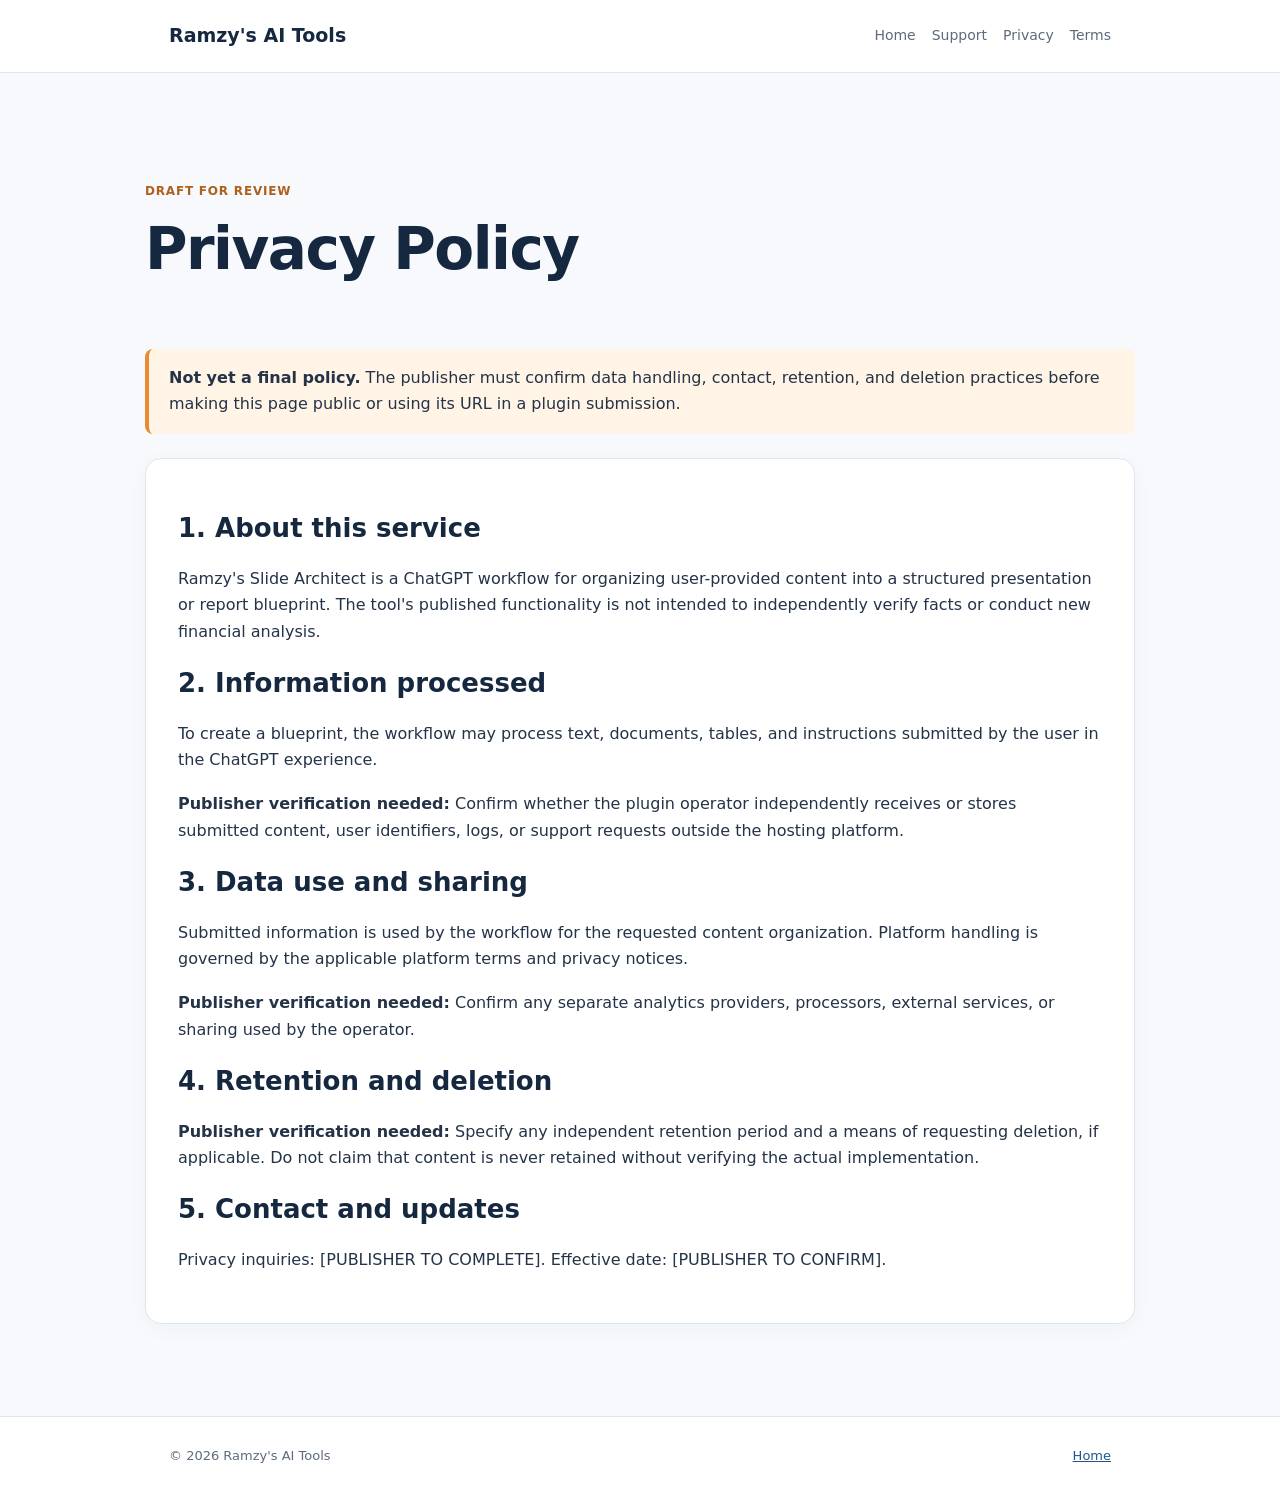
==== privacy.html @ 9572fac2 "Add website files" ====
<!DOCTYPE html><html lang="en"><head><meta charset="UTF-8"><meta name="viewport" content="width=device-width,initial-scale=1"><title>Privacy Policy — Ramzy's AI Tools</title><link rel="stylesheet" href="styles.css"></head><body><header><div class="wrap nav"><a class="brand" href="index.html">Ramzy's AI Tools</a><nav><a href="index.html">Home</a><a href="support.html">Support</a><a href="privacy.html">Privacy</a><a href="terms.html">Terms</a></nav></div></header><main class="wrap main"><div class="pagehead"><span class="tag">Draft for review</span><h1 style="color:#15283f">Privacy Policy</h1></div><div class="notice"><strong>Not yet a final policy.</strong> The publisher must confirm data handling, contact, retention, and deletion practices before making this page public or using its URL in a plugin submission.</div><article><h2>1. About this service</h2><p>Ramzy's Slide Architect is a ChatGPT workflow for organizing user-provided content into a structured presentation or report blueprint. The tool's published functionality is not intended to independently verify facts or conduct new financial analysis.</p><h2>2. Information processed</h2><p>To create a blueprint, the workflow may process text, documents, tables, and instructions submitted by the user in the ChatGPT experience.</p><p><strong>Publisher verification needed:</strong> Confirm whether the plugin operator independently receives or stores submitted content, user identifiers, logs, or support requests outside the hosting platform.</p><h2>3. Data use and sharing</h2><p>Submitted information is used by the workflow for the requested content organization. Platform handling is governed by the applicable platform terms and privacy notices.</p><p><strong>Publisher verification needed:</strong> Confirm any separate analytics providers, processors, external services, or sharing used by the operator.</p><h2>4. Retention and deletion</h2><p><strong>Publisher verification needed:</strong> Specify any independent retention period and a means of requesting deletion, if applicable. Do not claim that content is never retained without verifying the actual implementation.</p><h2>5. Contact and updates</h2><p>Privacy inquiries: [PUBLISHER TO COMPLETE]. Effective date: [PUBLISHER TO CONFIRM].</p></article></main><footer><div class="wrap"><span>© 2026 Ramzy's AI Tools</span><a href="index.html">Home</a></div></footer></body></html>
---- styles.css ----
:root{--navy:#15283f;--blue:#23558a;--accent:#e88b33;--ink:#243348;--muted:#5d6b7d;--line:#dfe5ed;--bg:#f7f9fc}*{box-sizing:border-box}body{margin:0;font:16px/1.65 system-ui,-apple-system,"Segoe UI",sans-serif;background:var(--bg);color:var(--ink)}header{background:#fff;border-bottom:1px solid var(--line)}.wrap{max-width:990px;margin:auto;padding:0 24px}.nav{min-height:72px;display:flex;justify-content:space-between;align-items:center;gap:18px;flex-wrap:wrap}.brand{font-size:19px;font-weight:780;color:var(--navy);text-decoration:none}nav{display:flex;gap:16px;flex-wrap:wrap}nav a{color:var(--muted);text-decoration:none;font-size:14px}nav a:hover{color:var(--blue)}.hero{padding:90px 0 60px;background:linear-gradient(130deg,#15283f,#275184);color:#fff}.eyebrow{color:#ffc17e;text-transform:uppercase;font-weight:700;letter-spacing:2px;font-size:12px}h1{font-size:clamp(34px,5vw,58px);line-height:1.13;margin:14px 0 24px;letter-spacing:-1.5px}h2{font-size:26px;line-height:1.24;color:var(--navy)}p{margin:0 0 18px}.hero p{max-width:700px;color:#e0e8f2;font-size:19px}.main{padding:48px 0 72px}article,.card{background:#fff;border:1px solid var(--line);border-radius:16px;padding:32px;margin:0 0 20px;box-shadow:0 5px 22px rgba(26,48,72,.035)}.tag{color:#ad611e;font-weight:750;font-size:12px;text-transform:uppercase;letter-spacing:.8px}ul{padding-left:22px}li{margin:8px 0}.button{display:inline-block;background:var(--accent);color:#15283f;font-weight:750;text-decoration:none;border-radius:9px;padding:12px 18px}.subtle{color:var(--muted)}.notice{background:#fff4e5;border-left:4px solid var(--accent);padding:16px 20px;border-radius:8px;margin:24px 0}.grid{display:grid;grid-template-columns:repeat(auto-fit,minmax(260px,1fr));gap:18px}.grid .card{margin:0}.small{font-size:13px}.pagehead{padding:56px 0 18px}footer{border-top:1px solid var(--line);padding:28px 0;background:#fff;color:var(--muted);font-size:13px}footer .wrap{display:flex;gap:16px;justify-content:space-between;flex-wrap:wrap}a{color:var(--blue)}@media(max-width:550px){.nav{padding:14px 0}.hero{padding:56px 0}.main{padding:28px 0}article{padding:22px}}
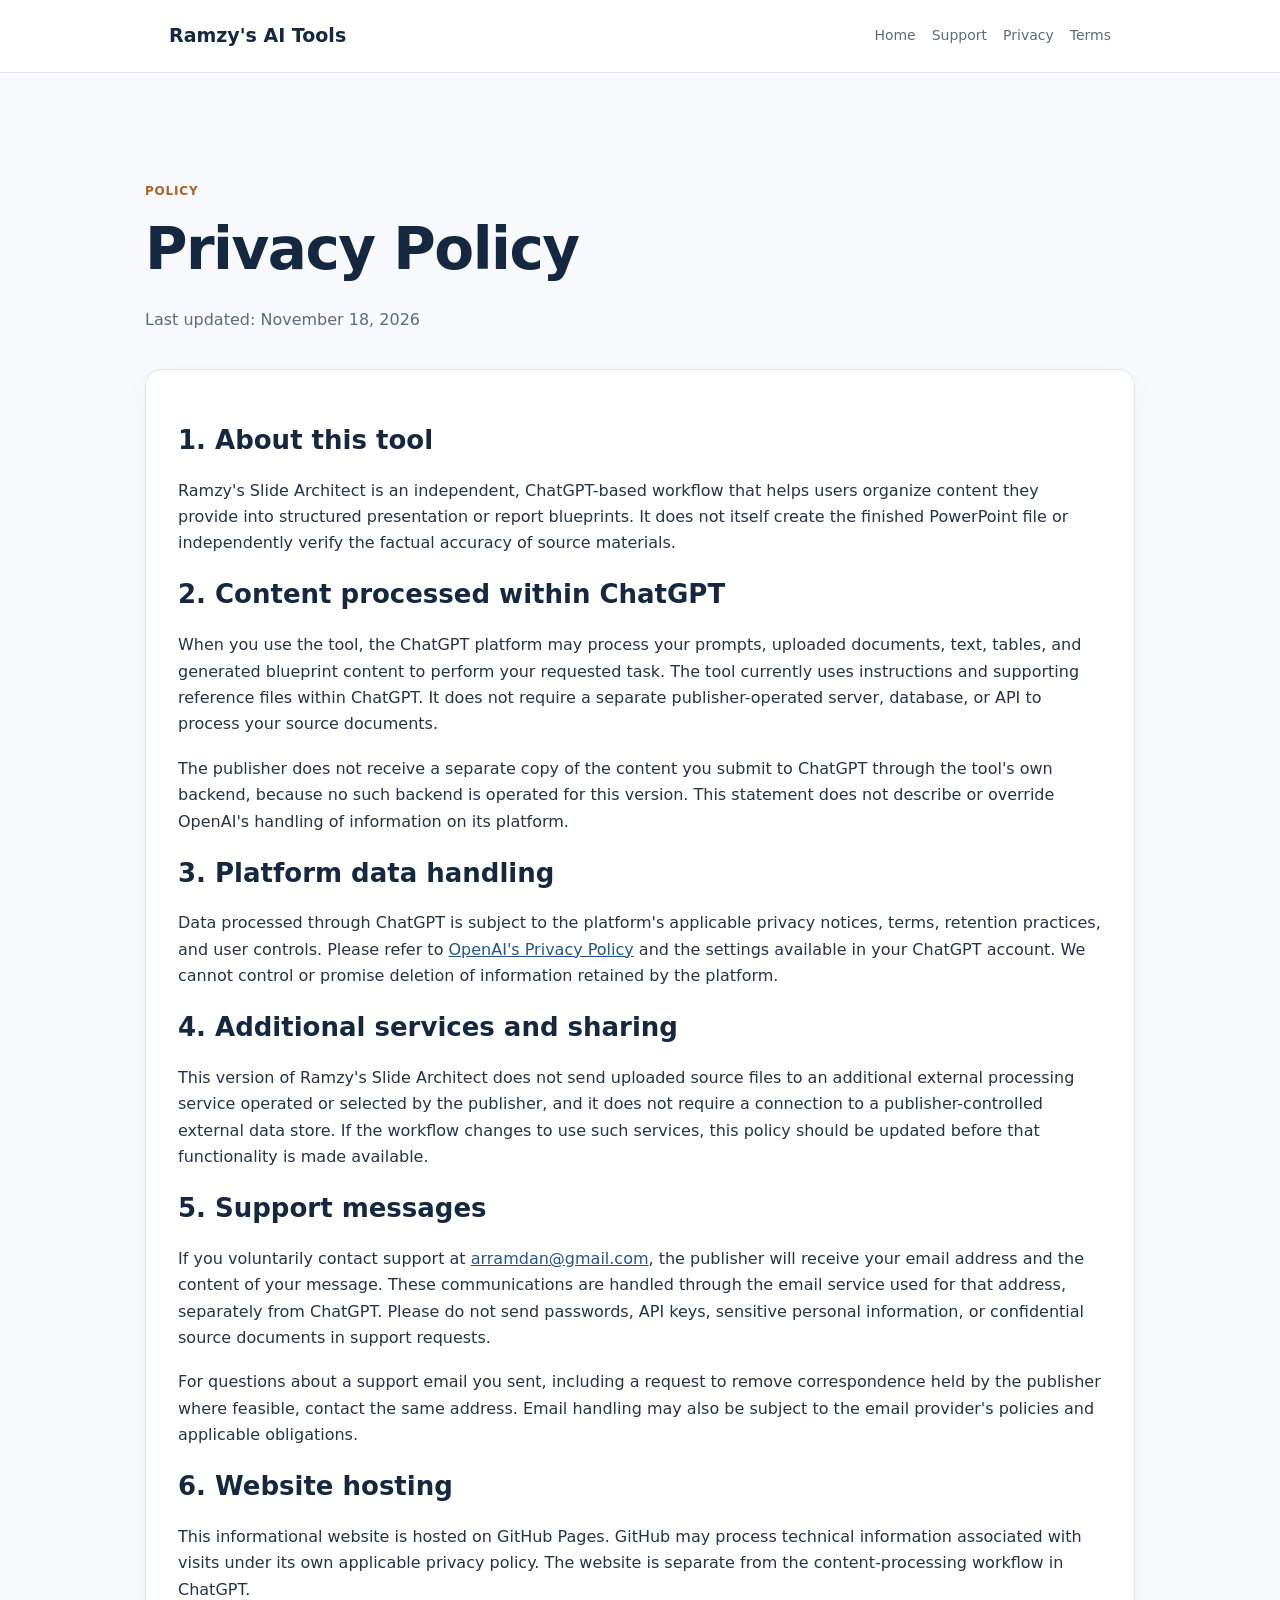
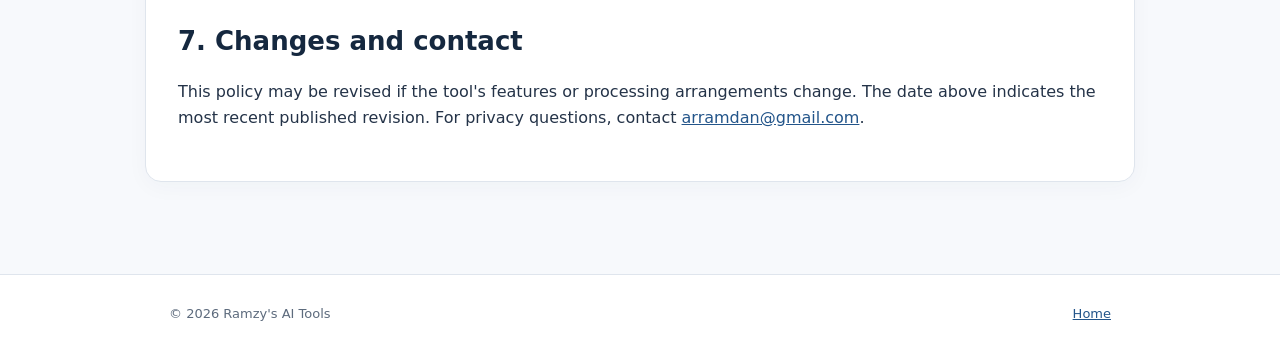
==== commit b1a41102: "Publish privacy policy for ChatGPT-only processing model" ====
--- a/privacy.html
+++ b/privacy.html
@@ -1 +1,35 @@
-<!DOCTYPE html><html lang="en"><head><meta charset="UTF-8"><meta name="viewport" content="width=device-width,initial-scale=1"><title>Privacy Policy — Ramzy's AI Tools</title><link rel="stylesheet" href="styles.css"></head><body><header><div class="wrap nav"><a class="brand" href="index.html">Ramzy's AI Tools</a><nav><a href="index.html">Home</a><a href="support.html">Support</a><a href="privacy.html">Privacy</a><a href="terms.html">Terms</a></nav></div></header><main class="wrap main"><div class="pagehead"><span class="tag">Draft for review</span><h1 style="color:#15283f">Privacy Policy</h1></div><div class="notice"><strong>Not yet a final policy.</strong> The publisher must confirm data handling, contact, retention, and deletion practices before making this page public or using its URL in a plugin submission.</div><article><h2>1. About this service</h2><p>Ramzy's Slide Architect is a ChatGPT workflow for organizing user-provided content into a structured presentation or report blueprint. The tool's published functionality is not intended to independently verify facts or conduct new financial analysis.</p><h2>2. Information processed</h2><p>To create a blueprint, the workflow may process text, documents, tables, and instructions submitted by the user in the ChatGPT experience.</p><p><strong>Publisher verification needed:</strong> Confirm whether the plugin operator independently receives or stores submitted content, user identifiers, logs, or support requests outside the hosting platform.</p><h2>3. Data use and sharing</h2><p>Submitted information is used by the workflow for the requested content organization. Platform handling is governed by the applicable platform terms and privacy notices.</p><p><strong>Publisher verification needed:</strong> Confirm any separate analytics providers, processors, external services, or sharing used by the operator.</p><h2>4. Retention and deletion</h2><p><strong>Publisher verification needed:</strong> Specify any independent retention period and a means of requesting deletion, if applicable. Do not claim that content is never retained without verifying the actual implementation.</p><h2>5. Contact and updates</h2><p>Privacy inquiries: [PUBLISHER TO COMPLETE]. Effective date: [PUBLISHER TO CONFIRM].</p></article></main><footer><div class="wrap"><span>© 2026 Ramzy's AI Tools</span><a href="index.html">Home</a></div></footer></body></html>
+<!DOCTYPE html>
+<html lang="en">
+<head>
+  <meta charset="UTF-8">
+  <meta name="viewport" content="width=device-width,initial-scale=1">
+  <meta name="description" content="Privacy Policy for Ramzy's Slide Architect, a ChatGPT-based presentation blueprint workflow.">
+  <title>Privacy Policy — Ramzy's AI Tools</title>
+  <link rel="stylesheet" href="styles.css">
+</head>
+<body>
+  <header><div class="wrap nav"><a class="brand" href="index.html">Ramzy's AI Tools</a><nav><a href="index.html">Home</a><a href="support.html">Support</a><a href="privacy.html">Privacy</a><a href="terms.html">Terms</a></nav></div></header>
+  <main class="wrap main">
+    <div class="pagehead"><span class="tag">Policy</span><h1 style="color:#15283f">Privacy Policy</h1><p class="subtle">Last updated: November 18, 2026</p></div>
+    <article>
+      <h2>1. About this tool</h2>
+      <p>Ramzy's Slide Architect is an independent, ChatGPT-based workflow that helps users organize content they provide into structured presentation or report blueprints. It does not itself create the finished PowerPoint file or independently verify the factual accuracy of source materials.</p>
+      <h2>2. Content processed within ChatGPT</h2>
+      <p>When you use the tool, the ChatGPT platform may process your prompts, uploaded documents, text, tables, and generated blueprint content to perform your requested task. The tool currently uses instructions and supporting reference files within ChatGPT. It does not require a separate publisher-operated server, database, or API to process your source documents.</p>
+      <p>The publisher does not receive a separate copy of the content you submit to ChatGPT through the tool's own backend, because no such backend is operated for this version. This statement does not describe or override OpenAI's handling of information on its platform.</p>
+      <h2>3. Platform data handling</h2>
+      <p>Data processed through ChatGPT is subject to the platform's applicable privacy notices, terms, retention practices, and user controls. Please refer to <a href="https://openai.com/policies/privacy-policy/">OpenAI's Privacy Policy</a> and the settings available in your ChatGPT account. We cannot control or promise deletion of information retained by the platform.</p>
+      <h2>4. Additional services and sharing</h2>
+      <p>This version of Ramzy's Slide Architect does not send uploaded source files to an additional external processing service operated or selected by the publisher, and it does not require a connection to a publisher-controlled external data store. If the workflow changes to use such services, this policy should be updated before that functionality is made available.</p>
+      <h2>5. Support messages</h2>
+      <p>If you voluntarily contact support at <a href="mailto:arramdan@gmail.com">arramdan@gmail.com</a>, the publisher will receive your email address and the content of your message. These communications are handled through the email service used for that address, separately from ChatGPT. Please do not send passwords, API keys, sensitive personal information, or confidential source documents in support requests.</p>
+      <p>For questions about a support email you sent, including a request to remove correspondence held by the publisher where feasible, contact the same address. Email handling may also be subject to the email provider's policies and applicable obligations.</p>
+      <h2>6. Website hosting</h2>
+      <p>This informational website is hosted on GitHub Pages. GitHub may process technical information associated with visits under its own applicable privacy policy. The website is separate from the content-processing workflow in ChatGPT.</p>
+      <h2>7. Changes and contact</h2>
+      <p>This policy may be revised if the tool's features or processing arrangements change. The date above indicates the most recent published revision. For privacy questions, contact <a href="mailto:arramdan@gmail.com">arramdan@gmail.com</a>.</p>
+    </article>
+  </main>
+  <footer><div class="wrap"><span>© 2026 Ramzy's AI Tools</span><a href="index.html">Home</a></div></footer>
+</body>
+</html>
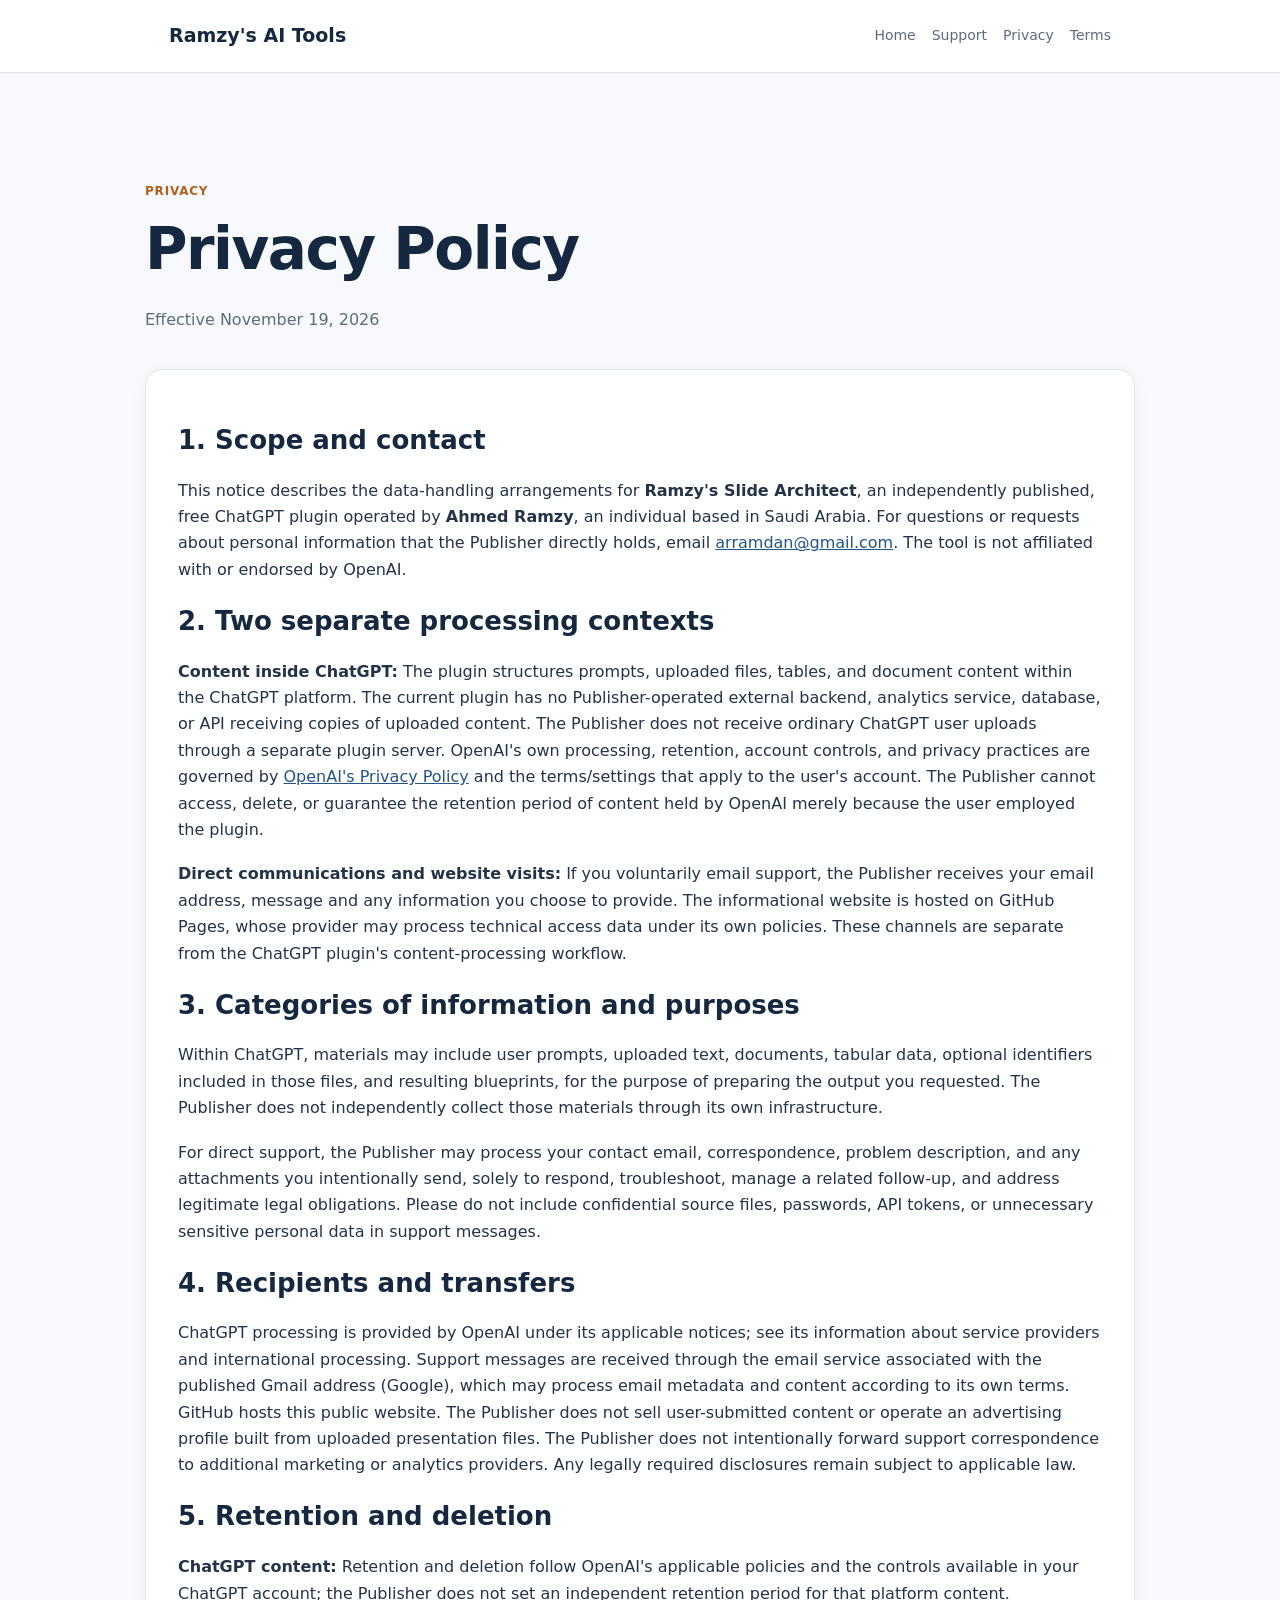
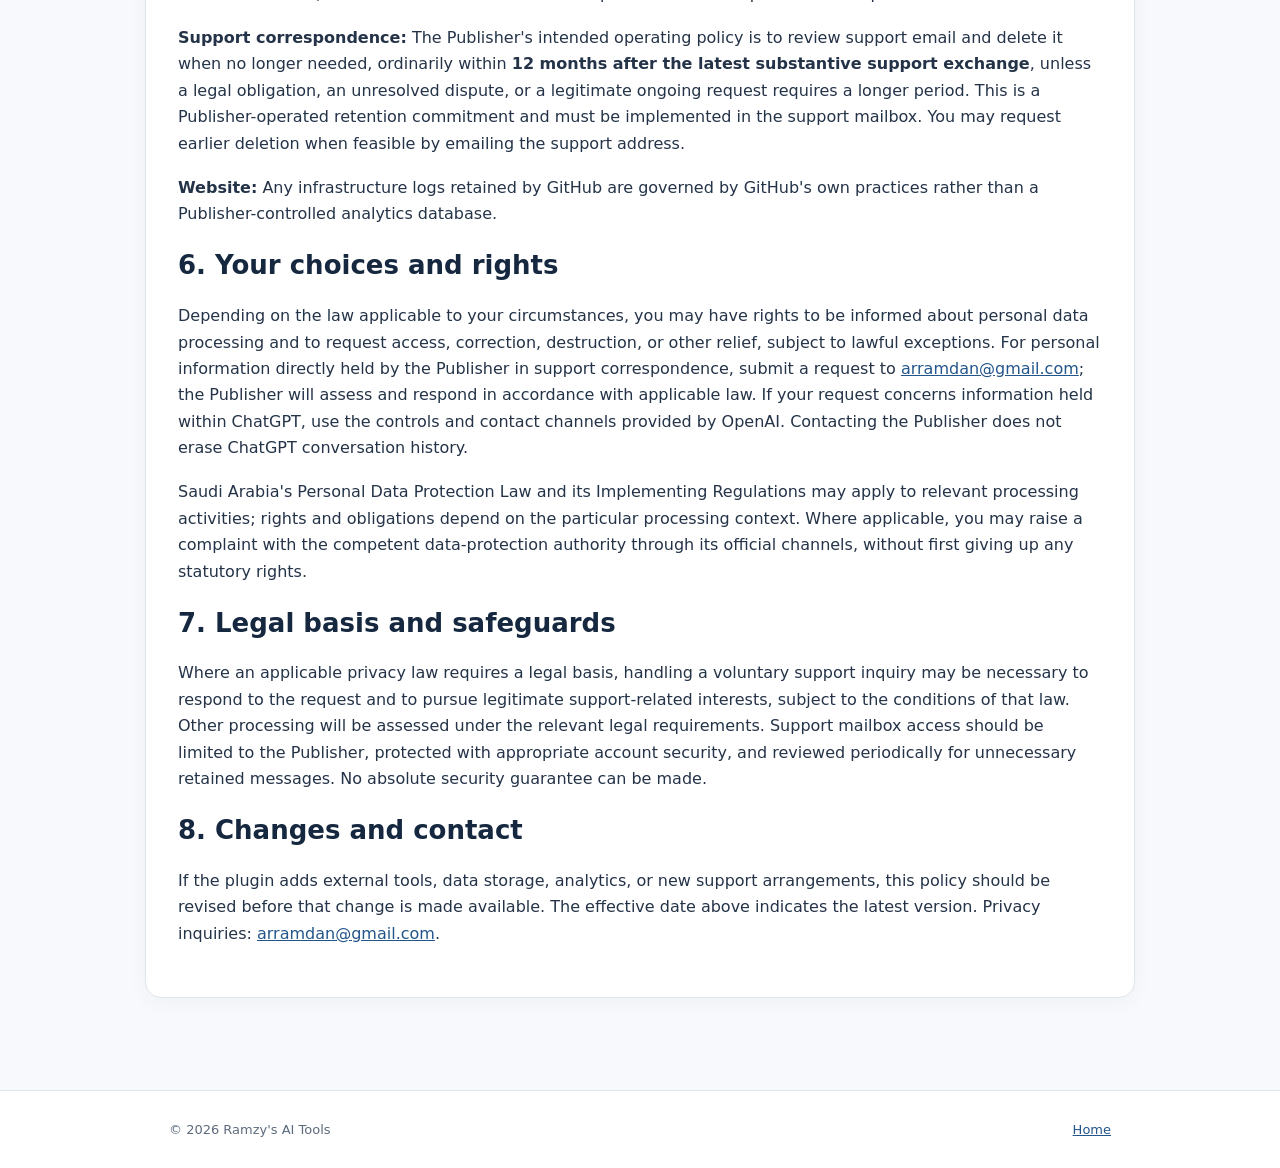
==== commit 3b9e2e33: "Revise privacy.html for Saudi individual publisher and free ChatGPT-only plugin" ====
--- a/privacy.html
+++ b/privacy.html
@@ -1,35 +1,23 @@
-<!DOCTYPE html>
-<html lang="en">
-<head>
-  <meta charset="UTF-8">
-  <meta name="viewport" content="width=device-width,initial-scale=1">
-  <meta name="description" content="Privacy Policy for Ramzy's Slide Architect, a ChatGPT-based presentation blueprint workflow.">
-  <title>Privacy Policy — Ramzy's AI Tools</title>
-  <link rel="stylesheet" href="styles.css">
-</head>
-<body>
-  <header><div class="wrap nav"><a class="brand" href="index.html">Ramzy's AI Tools</a><nav><a href="index.html">Home</a><a href="support.html">Support</a><a href="privacy.html">Privacy</a><a href="terms.html">Terms</a></nav></div></header>
-  <main class="wrap main">
-    <div class="pagehead"><span class="tag">Policy</span><h1 style="color:#15283f">Privacy Policy</h1><p class="subtle">Last updated: November 18, 2026</p></div>
-    <article>
-      <h2>1. About this tool</h2>
-      <p>Ramzy's Slide Architect is an independent, ChatGPT-based workflow that helps users organize content they provide into structured presentation or report blueprints. It does not itself create the finished PowerPoint file or independently verify the factual accuracy of source materials.</p>
-      <h2>2. Content processed within ChatGPT</h2>
-      <p>When you use the tool, the ChatGPT platform may process your prompts, uploaded documents, text, tables, and generated blueprint content to perform your requested task. The tool currently uses instructions and supporting reference files within ChatGPT. It does not require a separate publisher-operated server, database, or API to process your source documents.</p>
-      <p>The publisher does not receive a separate copy of the content you submit to ChatGPT through the tool's own backend, because no such backend is operated for this version. This statement does not describe or override OpenAI's handling of information on its platform.</p>
-      <h2>3. Platform data handling</h2>
-      <p>Data processed through ChatGPT is subject to the platform's applicable privacy notices, terms, retention practices, and user controls. Please refer to <a href="https://openai.com/policies/privacy-policy/">OpenAI's Privacy Policy</a> and the settings available in your ChatGPT account. We cannot control or promise deletion of information retained by the platform.</p>
-      <h2>4. Additional services and sharing</h2>
-      <p>This version of Ramzy's Slide Architect does not send uploaded source files to an additional external processing service operated or selected by the publisher, and it does not require a connection to a publisher-controlled external data store. If the workflow changes to use such services, this policy should be updated before that functionality is made available.</p>
-      <h2>5. Support messages</h2>
-      <p>If you voluntarily contact support at <a href="mailto:arramdan@gmail.com">arramdan@gmail.com</a>, the publisher will receive your email address and the content of your message. These communications are handled through the email service used for that address, separately from ChatGPT. Please do not send passwords, API keys, sensitive personal information, or confidential source documents in support requests.</p>
-      <p>For questions about a support email you sent, including a request to remove correspondence held by the publisher where feasible, contact the same address. Email handling may also be subject to the email provider's policies and applicable obligations.</p>
-      <h2>6. Website hosting</h2>
-      <p>This informational website is hosted on GitHub Pages. GitHub may process technical information associated with visits under its own applicable privacy policy. The website is separate from the content-processing workflow in ChatGPT.</p>
-      <h2>7. Changes and contact</h2>
-      <p>This policy may be revised if the tool's features or processing arrangements change. The date above indicates the most recent published revision. For privacy questions, contact <a href="mailto:arramdan@gmail.com">arramdan@gmail.com</a>.</p>
-    </article>
-  </main>
-  <footer><div class="wrap"><span>© 2026 Ramzy's AI Tools</span><a href="index.html">Home</a></div></footer>
-</body>
-</html>+<!DOCTYPE html><html lang="en"><head><meta charset="UTF-8"><meta name="viewport" content="width=device-width,initial-scale=1"><meta name="description" content="Privacy Policy for Ramzy's Slide Architect: ChatGPT content processing, support email, rights, and retention."><title>Privacy Policy — Ramzy's AI Tools</title><link rel="stylesheet" href="styles.css"></head><body><header><div class="wrap nav"><a class="brand" href="index.html">Ramzy's AI Tools</a><nav><a href="index.html">Home</a><a href="support.html">Support</a><a href="privacy.html">Privacy</a><a href="terms.html">Terms</a></nav></div></header><main class="wrap main"><div class="pagehead"><span class="tag">Privacy</span><h1 style="color:#15283f">Privacy Policy</h1><p class="subtle">Effective November 19, 2026</p></div><article>
+<h2>1. Scope and contact</h2>
+<p>This notice describes the data-handling arrangements for <strong>Ramzy's Slide Architect</strong>, an independently published, free ChatGPT plugin operated by <strong>Ahmed Ramzy</strong>, an individual based in Saudi Arabia. For questions or requests about personal information that the Publisher directly holds, email <a href="mailto:arramdan@gmail.com">arramdan@gmail.com</a>. The tool is not affiliated with or endorsed by OpenAI.</p>
+<h2>2. Two separate processing contexts</h2>
+<p><strong>Content inside ChatGPT:</strong> The plugin structures prompts, uploaded files, tables, and document content within the ChatGPT platform. The current plugin has no Publisher-operated external backend, analytics service, database, or API receiving copies of uploaded content. The Publisher does not receive ordinary ChatGPT user uploads through a separate plugin server. OpenAI's own processing, retention, account controls, and privacy practices are governed by <a href="https://openai.com/policies/privacy-policy/">OpenAI's Privacy Policy</a> and the terms/settings that apply to the user's account. The Publisher cannot access, delete, or guarantee the retention period of content held by OpenAI merely because the user employed the plugin.</p>
+<p><strong>Direct communications and website visits:</strong> If you voluntarily email support, the Publisher receives your email address, message and any information you choose to provide. The informational website is hosted on GitHub Pages, whose provider may process technical access data under its own policies. These channels are separate from the ChatGPT plugin's content-processing workflow.</p>
+<h2>3. Categories of information and purposes</h2>
+<p>Within ChatGPT, materials may include user prompts, uploaded text, documents, tabular data, optional identifiers included in those files, and resulting blueprints, for the purpose of preparing the output you requested. The Publisher does not independently collect those materials through its own infrastructure.</p>
+<p>For direct support, the Publisher may process your contact email, correspondence, problem description, and any attachments you intentionally send, solely to respond, troubleshoot, manage a related follow-up, and address legitimate legal obligations. Please do not include confidential source files, passwords, API tokens, or unnecessary sensitive personal data in support messages.</p>
+<h2>4. Recipients and transfers</h2>
+<p>ChatGPT processing is provided by OpenAI under its applicable notices; see its information about service providers and international processing. Support messages are received through the email service associated with the published Gmail address (Google), which may process email metadata and content according to its own terms. GitHub hosts this public website. The Publisher does not sell user-submitted content or operate an advertising profile built from uploaded presentation files. The Publisher does not intentionally forward support correspondence to additional marketing or analytics providers. Any legally required disclosures remain subject to applicable law.</p>
+<h2>5. Retention and deletion</h2>
+<p><strong>ChatGPT content:</strong> Retention and deletion follow OpenAI's applicable policies and the controls available in your ChatGPT account; the Publisher does not set an independent retention period for that platform content.</p>
+<p><strong>Support correspondence:</strong> The Publisher's intended operating policy is to review support email and delete it when no longer needed, ordinarily within <strong>12 months after the latest substantive support exchange</strong>, unless a legal obligation, an unresolved dispute, or a legitimate ongoing request requires a longer period. This is a Publisher-operated retention commitment and must be implemented in the support mailbox. You may request earlier deletion when feasible by emailing the support address.</p>
+<p><strong>Website:</strong> Any infrastructure logs retained by GitHub are governed by GitHub's own practices rather than a Publisher-controlled analytics database.</p>
+<h2>6. Your choices and rights</h2>
+<p>Depending on the law applicable to your circumstances, you may have rights to be informed about personal data processing and to request access, correction, destruction, or other relief, subject to lawful exceptions. For personal information directly held by the Publisher in support correspondence, submit a request to <a href="mailto:arramdan@gmail.com">arramdan@gmail.com</a>; the Publisher will assess and respond in accordance with applicable law. If your request concerns information held within ChatGPT, use the controls and contact channels provided by OpenAI. Contacting the Publisher does not erase ChatGPT conversation history.</p>
+<p>Saudi Arabia's Personal Data Protection Law and its Implementing Regulations may apply to relevant processing activities; rights and obligations depend on the particular processing context. Where applicable, you may raise a complaint with the competent data-protection authority through its official channels, without first giving up any statutory rights.</p>
+<h2>7. Legal basis and safeguards</h2>
+<p>Where an applicable privacy law requires a legal basis, handling a voluntary support inquiry may be necessary to respond to the request and to pursue legitimate support-related interests, subject to the conditions of that law. Other processing will be assessed under the relevant legal requirements. Support mailbox access should be limited to the Publisher, protected with appropriate account security, and reviewed periodically for unnecessary retained messages. No absolute security guarantee can be made.</p>
+<h2>8. Changes and contact</h2>
+<p>If the plugin adds external tools, data storage, analytics, or new support arrangements, this policy should be revised before that change is made available. The effective date above indicates the latest version. Privacy inquiries: <a href="mailto:arramdan@gmail.com">arramdan@gmail.com</a>.</p>
+</article></main><footer><div class="wrap"><span>© 2026 Ramzy's AI Tools</span><a href="index.html">Home</a></div></footer></body></html>
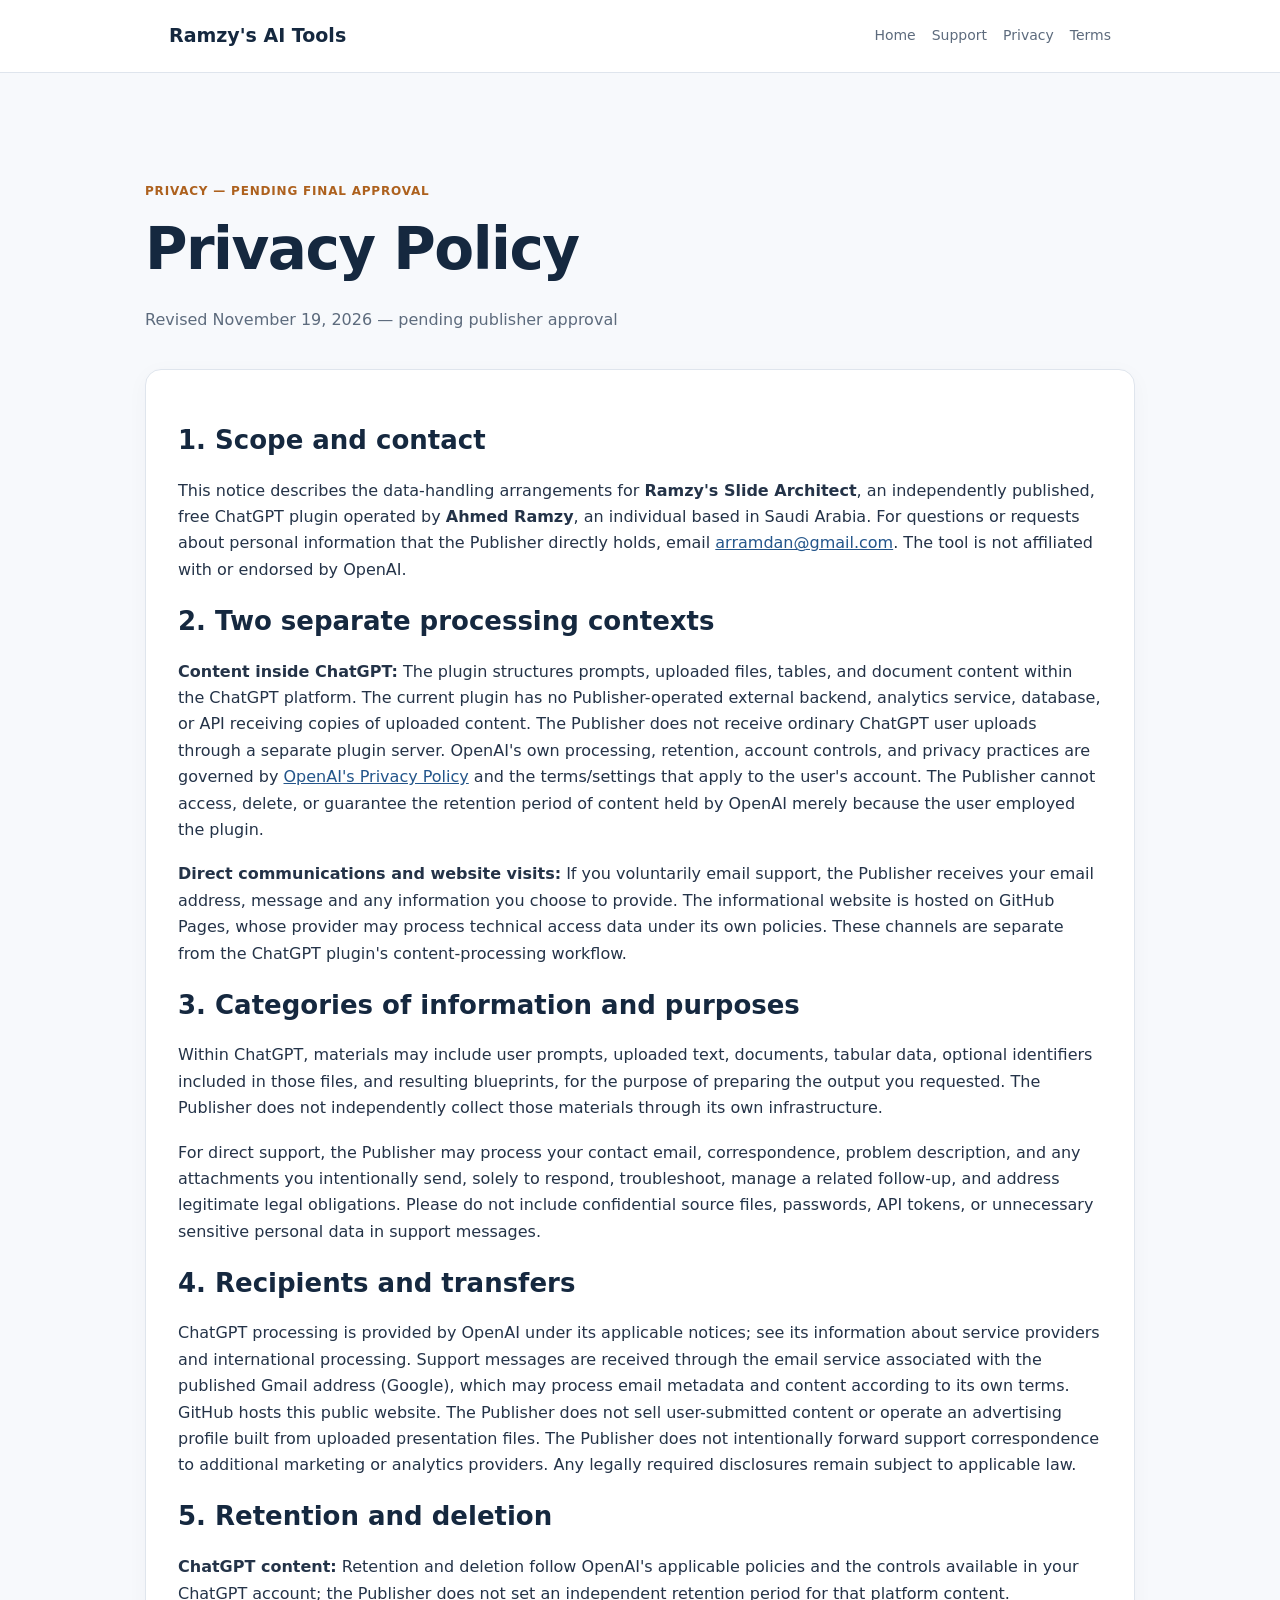
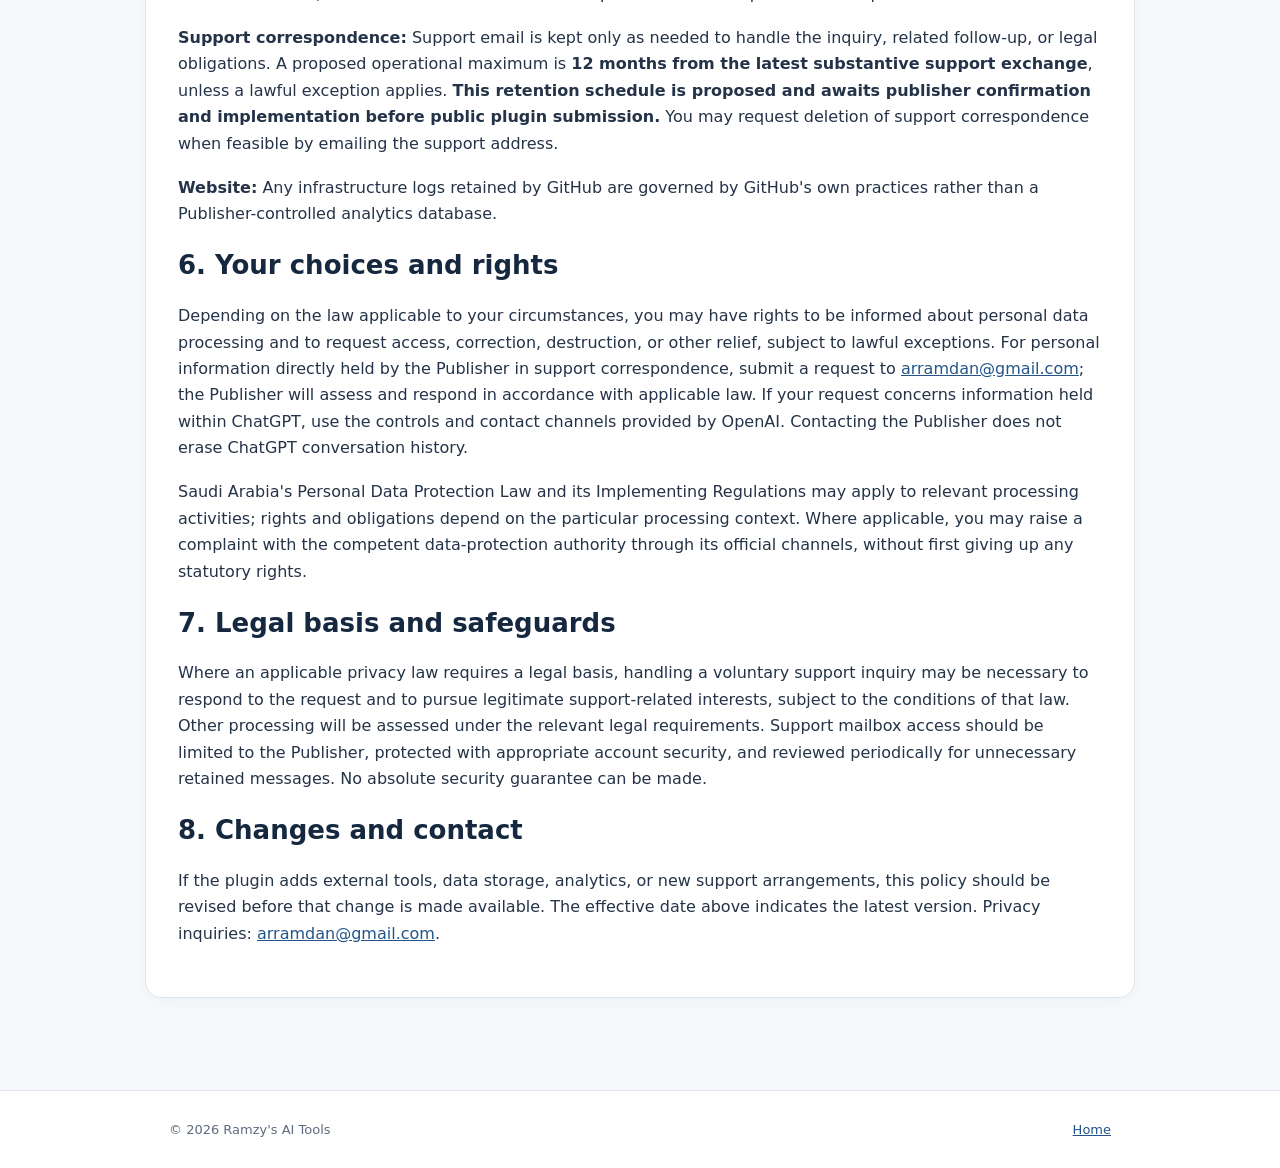
==== commit d814900f: "Mark legal revisions pending publisher approval and retention implementation" ====
--- a/privacy.html
+++ b/privacy.html
@@ -1,4 +1,4 @@
-<!DOCTYPE html><html lang="en"><head><meta charset="UTF-8"><meta name="viewport" content="width=device-width,initial-scale=1"><meta name="description" content="Privacy Policy for Ramzy's Slide Architect: ChatGPT content processing, support email, rights, and retention."><title>Privacy Policy — Ramzy's AI Tools</title><link rel="stylesheet" href="styles.css"></head><body><header><div class="wrap nav"><a class="brand" href="index.html">Ramzy's AI Tools</a><nav><a href="index.html">Home</a><a href="support.html">Support</a><a href="privacy.html">Privacy</a><a href="terms.html">Terms</a></nav></div></header><main class="wrap main"><div class="pagehead"><span class="tag">Privacy</span><h1 style="color:#15283f">Privacy Policy</h1><p class="subtle">Effective November 19, 2026</p></div><article>
+<!DOCTYPE html><html lang="en"><head><meta charset="UTF-8"><meta name="viewport" content="width=device-width,initial-scale=1"><meta name="description" content="Privacy Policy for Ramzy's Slide Architect: ChatGPT content processing, support email, rights, and retention."><title>Privacy Policy — Ramzy's AI Tools</title><link rel="stylesheet" href="styles.css"></head><body><header><div class="wrap nav"><a class="brand" href="index.html">Ramzy's AI Tools</a><nav><a href="index.html">Home</a><a href="support.html">Support</a><a href="privacy.html">Privacy</a><a href="terms.html">Terms</a></nav></div></header><main class="wrap main"><div class="pagehead"><span class="tag">Privacy — pending final approval</span><h1 style="color:#15283f">Privacy Policy</h1><p class="subtle">Revised November 19, 2026 — pending publisher approval</p></div><article>
 <h2>1. Scope and contact</h2>
 <p>This notice describes the data-handling arrangements for <strong>Ramzy's Slide Architect</strong>, an independently published, free ChatGPT plugin operated by <strong>Ahmed Ramzy</strong>, an individual based in Saudi Arabia. For questions or requests about personal information that the Publisher directly holds, email <a href="mailto:arramdan@gmail.com">arramdan@gmail.com</a>. The tool is not affiliated with or endorsed by OpenAI.</p>
 <h2>2. Two separate processing contexts</h2>
@@ -11,7 +11,7 @@
 <p>ChatGPT processing is provided by OpenAI under its applicable notices; see its information about service providers and international processing. Support messages are received through the email service associated with the published Gmail address (Google), which may process email metadata and content according to its own terms. GitHub hosts this public website. The Publisher does not sell user-submitted content or operate an advertising profile built from uploaded presentation files. The Publisher does not intentionally forward support correspondence to additional marketing or analytics providers. Any legally required disclosures remain subject to applicable law.</p>
 <h2>5. Retention and deletion</h2>
 <p><strong>ChatGPT content:</strong> Retention and deletion follow OpenAI's applicable policies and the controls available in your ChatGPT account; the Publisher does not set an independent retention period for that platform content.</p>
-<p><strong>Support correspondence:</strong> The Publisher's intended operating policy is to review support email and delete it when no longer needed, ordinarily within <strong>12 months after the latest substantive support exchange</strong>, unless a legal obligation, an unresolved dispute, or a legitimate ongoing request requires a longer period. This is a Publisher-operated retention commitment and must be implemented in the support mailbox. You may request earlier deletion when feasible by emailing the support address.</p>
+<p><strong>Support correspondence:</strong> Support email is kept only as needed to handle the inquiry, related follow-up, or legal obligations. A proposed operational maximum is <strong>12 months from the latest substantive support exchange</strong>, unless a lawful exception applies. <strong>This retention schedule is proposed and awaits publisher confirmation and implementation before public plugin submission.</strong> You may request deletion of support correspondence when feasible by emailing the support address.</p>
 <p><strong>Website:</strong> Any infrastructure logs retained by GitHub are governed by GitHub's own practices rather than a Publisher-controlled analytics database.</p>
 <h2>6. Your choices and rights</h2>
 <p>Depending on the law applicable to your circumstances, you may have rights to be informed about personal data processing and to request access, correction, destruction, or other relief, subject to lawful exceptions. For personal information directly held by the Publisher in support correspondence, submit a request to <a href="mailto:arramdan@gmail.com">arramdan@gmail.com</a>; the Publisher will assess and respond in accordance with applicable law. If your request concerns information held within ChatGPT, use the controls and contact channels provided by OpenAI. Contacting the Publisher does not erase ChatGPT conversation history.</p>
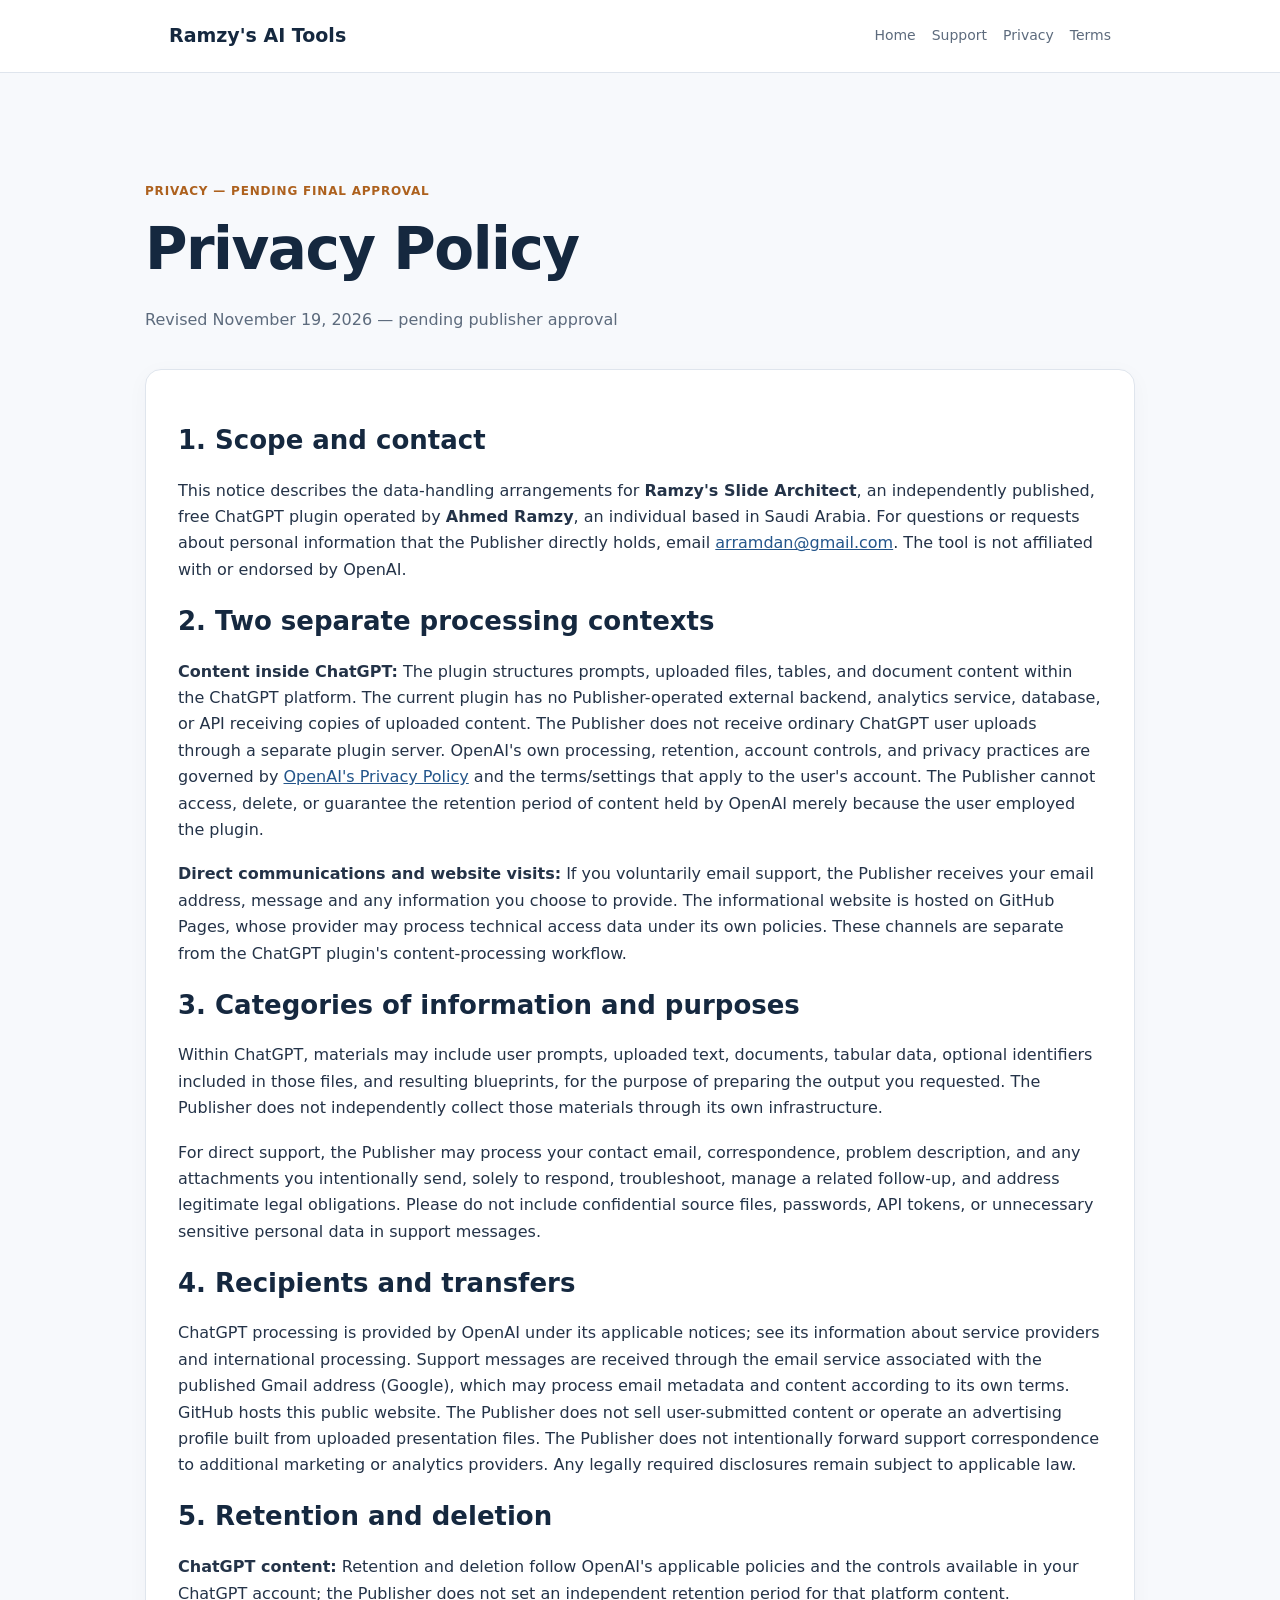
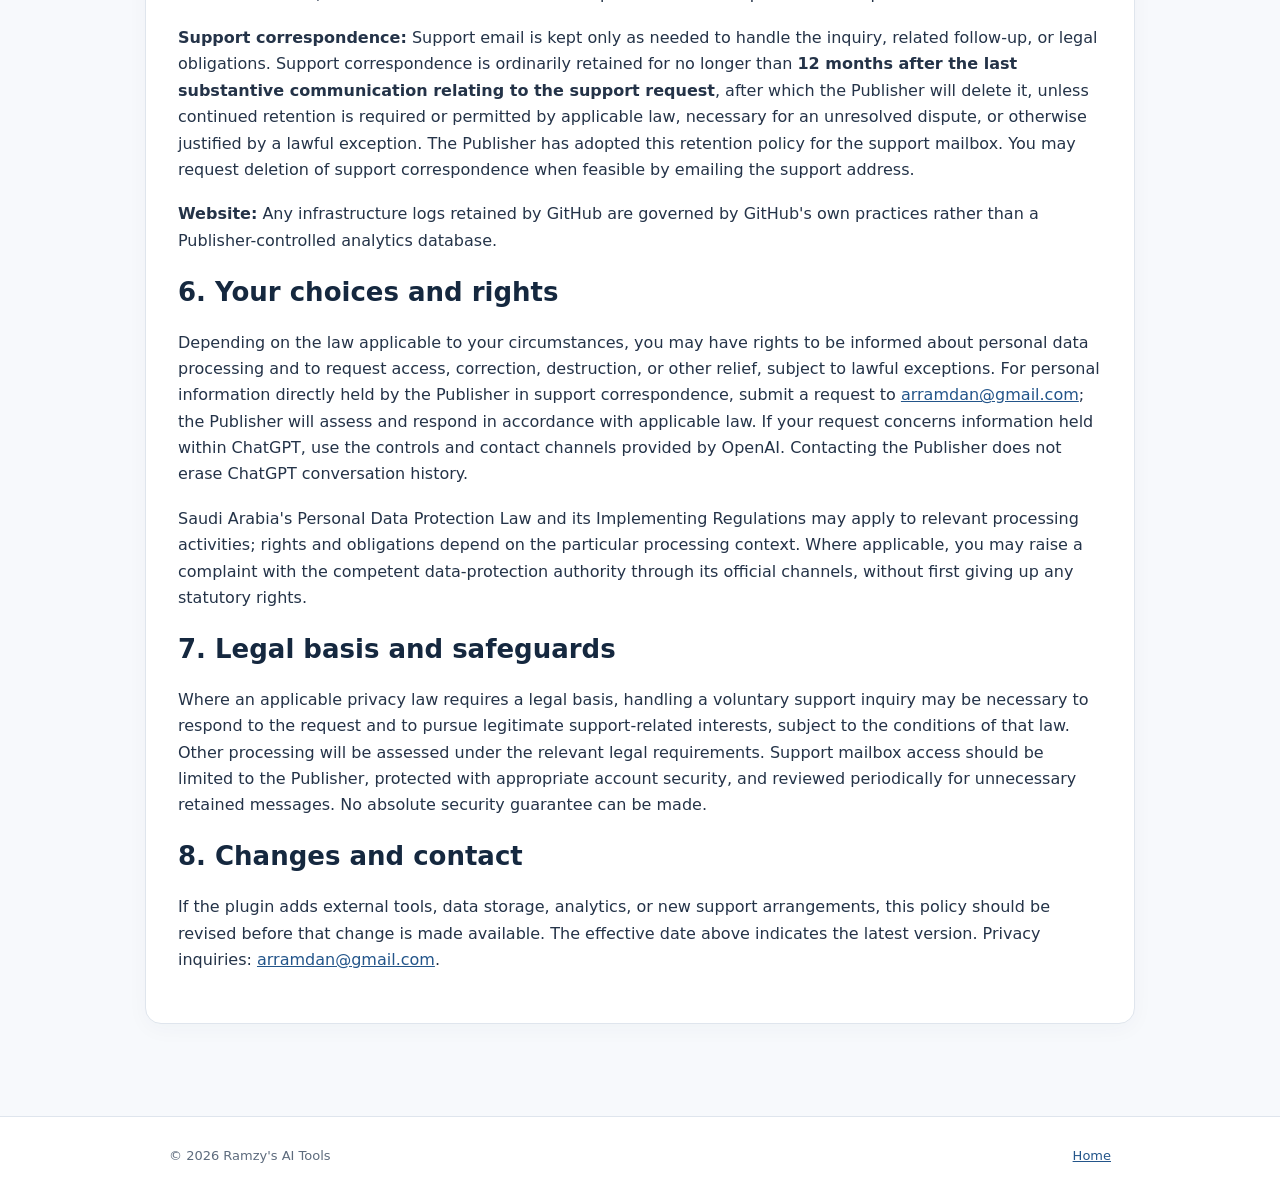
==== commit f743af1e: "Confirm 12-month retention policy for support emails" ====
--- a/privacy.html
+++ b/privacy.html
@@ -11,7 +11,7 @@
 <p>ChatGPT processing is provided by OpenAI under its applicable notices; see its information about service providers and international processing. Support messages are received through the email service associated with the published Gmail address (Google), which may process email metadata and content according to its own terms. GitHub hosts this public website. The Publisher does not sell user-submitted content or operate an advertising profile built from uploaded presentation files. The Publisher does not intentionally forward support correspondence to additional marketing or analytics providers. Any legally required disclosures remain subject to applicable law.</p>
 <h2>5. Retention and deletion</h2>
 <p><strong>ChatGPT content:</strong> Retention and deletion follow OpenAI's applicable policies and the controls available in your ChatGPT account; the Publisher does not set an independent retention period for that platform content.</p>
-<p><strong>Support correspondence:</strong> Support email is kept only as needed to handle the inquiry, related follow-up, or legal obligations. A proposed operational maximum is <strong>12 months from the latest substantive support exchange</strong>, unless a lawful exception applies. <strong>This retention schedule is proposed and awaits publisher confirmation and implementation before public plugin submission.</strong> You may request deletion of support correspondence when feasible by emailing the support address.</p>
+<p><strong>Support correspondence:</strong> Support email is kept only as needed to handle the inquiry, related follow-up, or legal obligations. Support correspondence is ordinarily retained for no longer than <strong>12 months after the last substantive communication relating to the support request</strong>, after which the Publisher will delete it, unless continued retention is required or permitted by applicable law, necessary for an unresolved dispute, or otherwise justified by a lawful exception. The Publisher has adopted this retention policy for the support mailbox. You may request deletion of support correspondence when feasible by emailing the support address.</p>
 <p><strong>Website:</strong> Any infrastructure logs retained by GitHub are governed by GitHub's own practices rather than a Publisher-controlled analytics database.</p>
 <h2>6. Your choices and rights</h2>
 <p>Depending on the law applicable to your circumstances, you may have rights to be informed about personal data processing and to request access, correction, destruction, or other relief, subject to lawful exceptions. For personal information directly held by the Publisher in support correspondence, submit a request to <a href="mailto:arramdan@gmail.com">arramdan@gmail.com</a>; the Publisher will assess and respond in accordance with applicable law. If your request concerns information held within ChatGPT, use the controls and contact channels provided by OpenAI. Contacting the Publisher does not erase ChatGPT conversation history.</p>
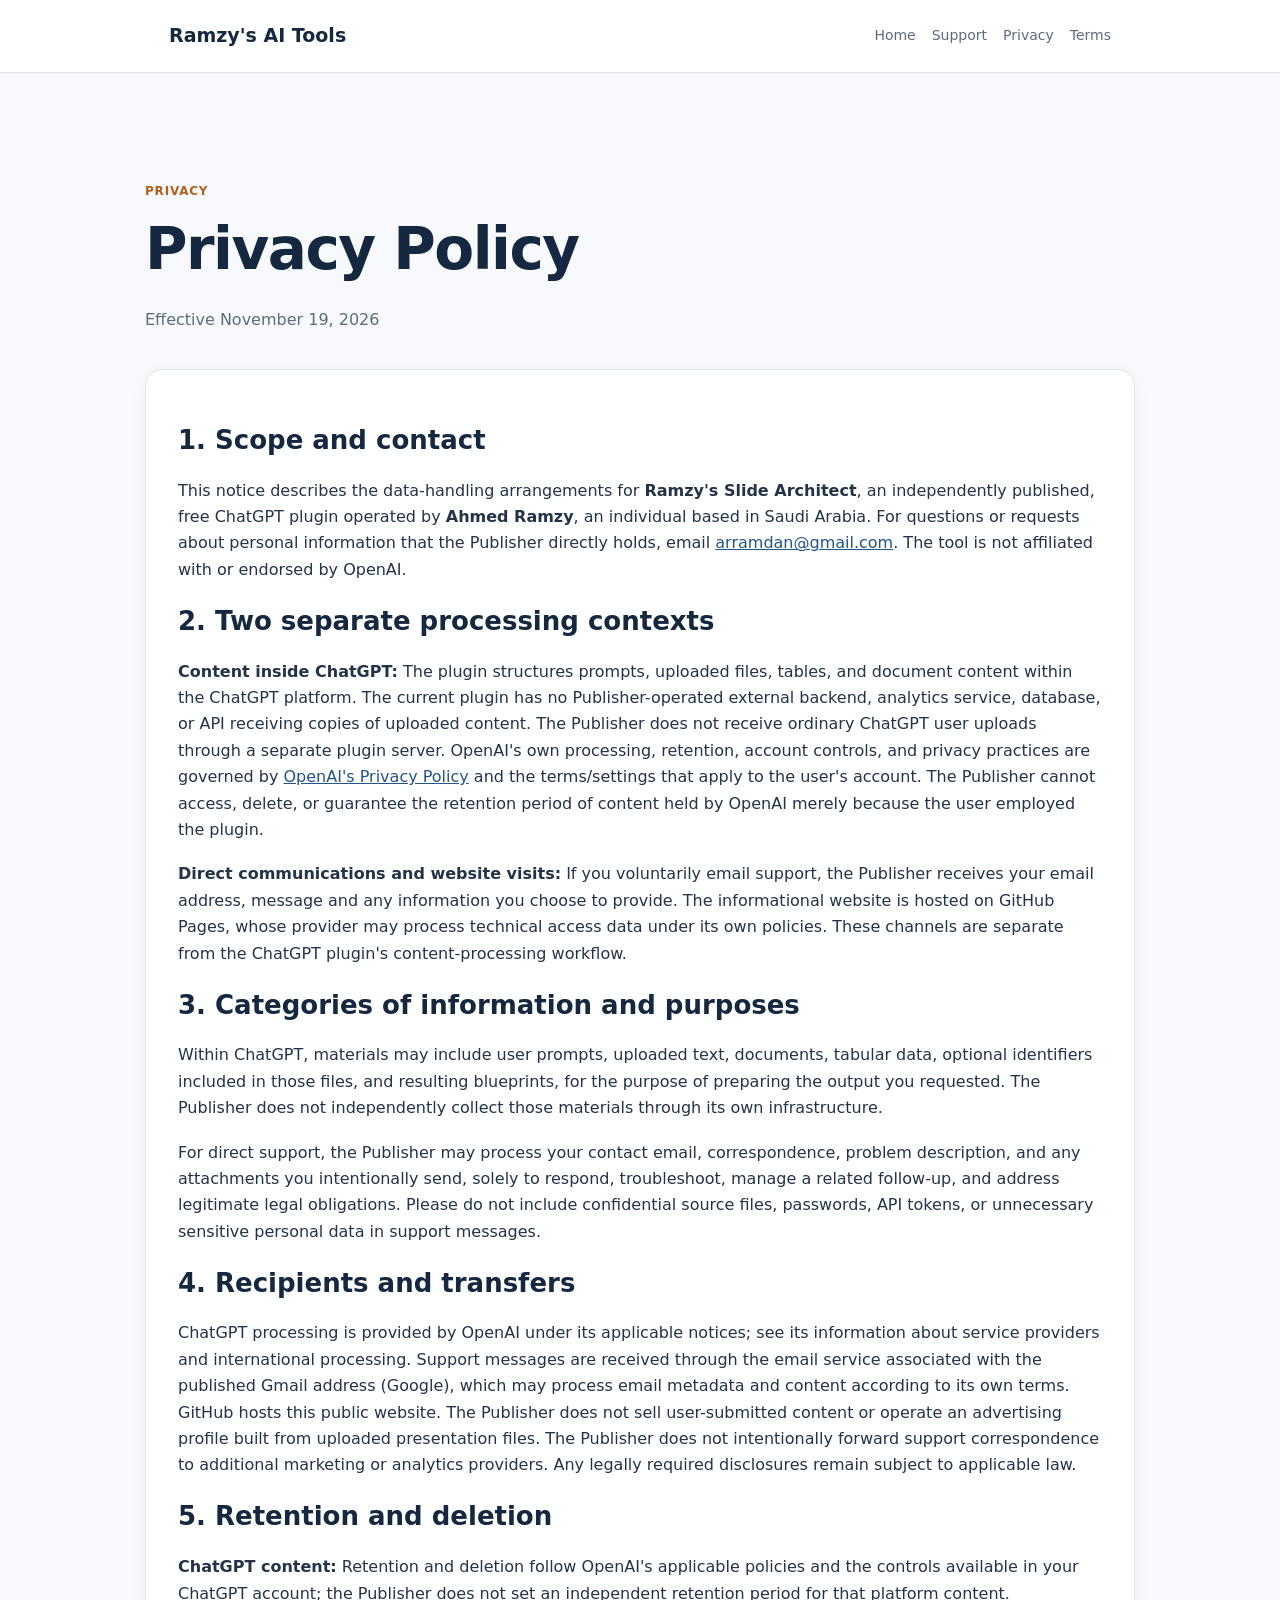
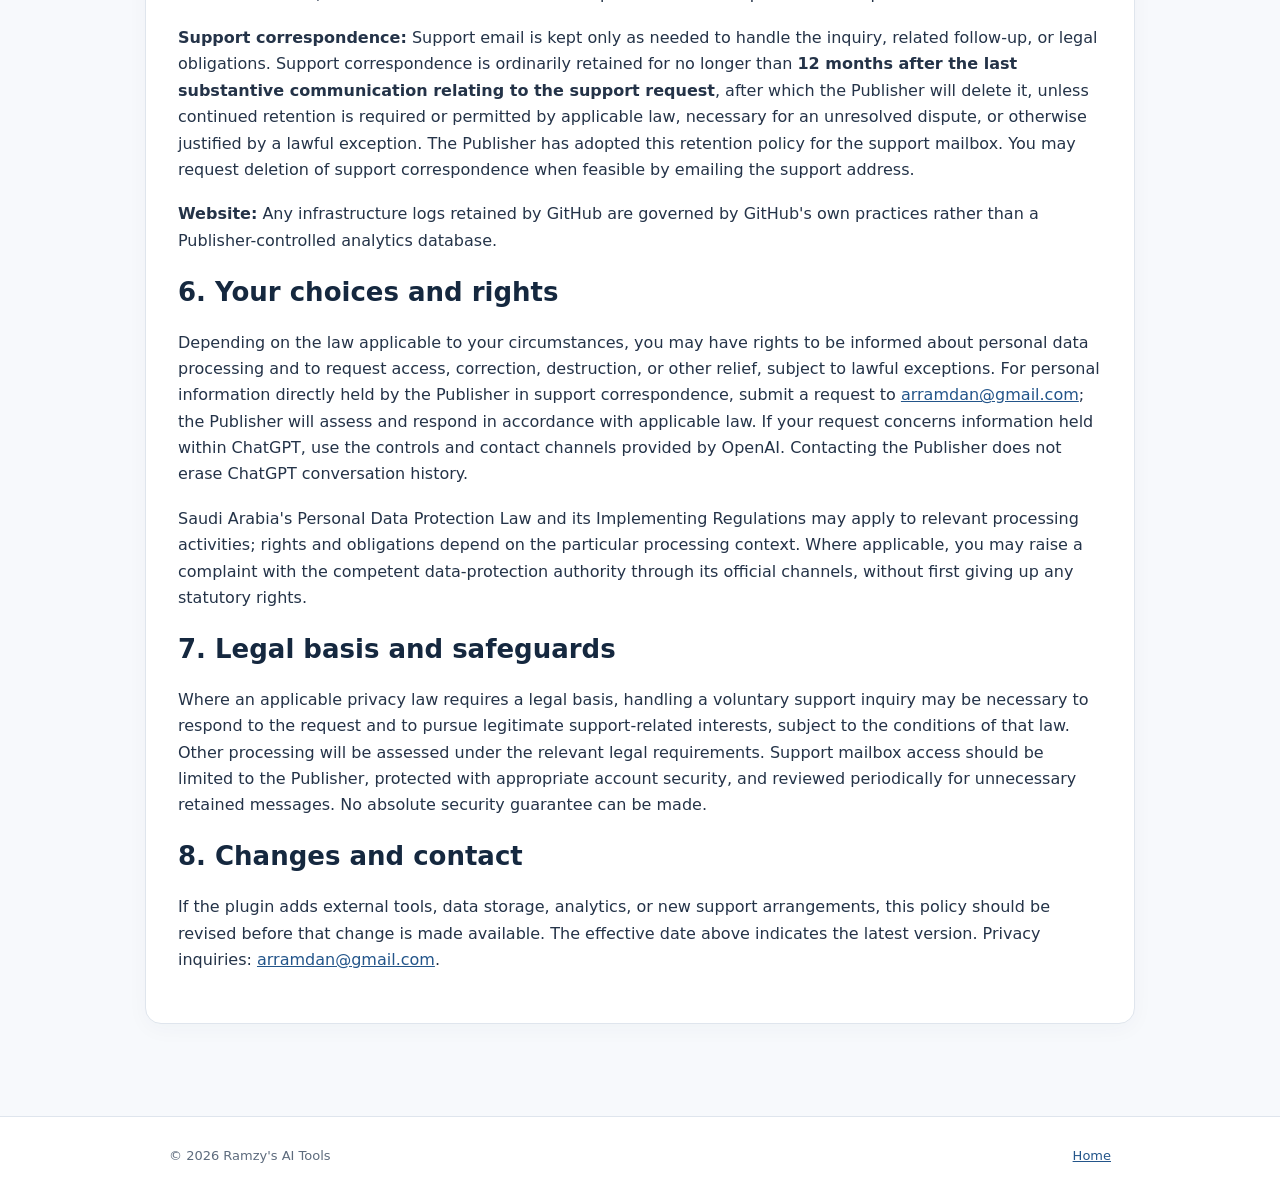
==== commit 494aa8d3: "Finalize publisher-approved legal page" ====
--- a/privacy.html
+++ b/privacy.html
@@ -1,4 +1,4 @@
-<!DOCTYPE html><html lang="en"><head><meta charset="UTF-8"><meta name="viewport" content="width=device-width,initial-scale=1"><meta name="description" content="Privacy Policy for Ramzy's Slide Architect: ChatGPT content processing, support email, rights, and retention."><title>Privacy Policy — Ramzy's AI Tools</title><link rel="stylesheet" href="styles.css"></head><body><header><div class="wrap nav"><a class="brand" href="index.html">Ramzy's AI Tools</a><nav><a href="index.html">Home</a><a href="support.html">Support</a><a href="privacy.html">Privacy</a><a href="terms.html">Terms</a></nav></div></header><main class="wrap main"><div class="pagehead"><span class="tag">Privacy — pending final approval</span><h1 style="color:#15283f">Privacy Policy</h1><p class="subtle">Revised November 19, 2026 — pending publisher approval</p></div><article>
+<!DOCTYPE html><html lang="en"><head><meta charset="UTF-8"><meta name="viewport" content="width=device-width,initial-scale=1"><meta name="description" content="Privacy Policy for Ramzy's Slide Architect: ChatGPT content processing, support email, rights, and retention."><title>Privacy Policy — Ramzy's AI Tools</title><link rel="stylesheet" href="styles.css"></head><body><header><div class="wrap nav"><a class="brand" href="index.html">Ramzy's AI Tools</a><nav><a href="index.html">Home</a><a href="support.html">Support</a><a href="privacy.html">Privacy</a><a href="terms.html">Terms</a></nav></div></header><main class="wrap main"><div class="pagehead"><span class="tag">Privacy</span><h1 style="color:#15283f">Privacy Policy</h1><p class="subtle">Effective November 19, 2026</p></div><article>
 <h2>1. Scope and contact</h2>
 <p>This notice describes the data-handling arrangements for <strong>Ramzy's Slide Architect</strong>, an independently published, free ChatGPT plugin operated by <strong>Ahmed Ramzy</strong>, an individual based in Saudi Arabia. For questions or requests about personal information that the Publisher directly holds, email <a href="mailto:arramdan@gmail.com">arramdan@gmail.com</a>. The tool is not affiliated with or endorsed by OpenAI.</p>
 <h2>2. Two separate processing contexts</h2>
